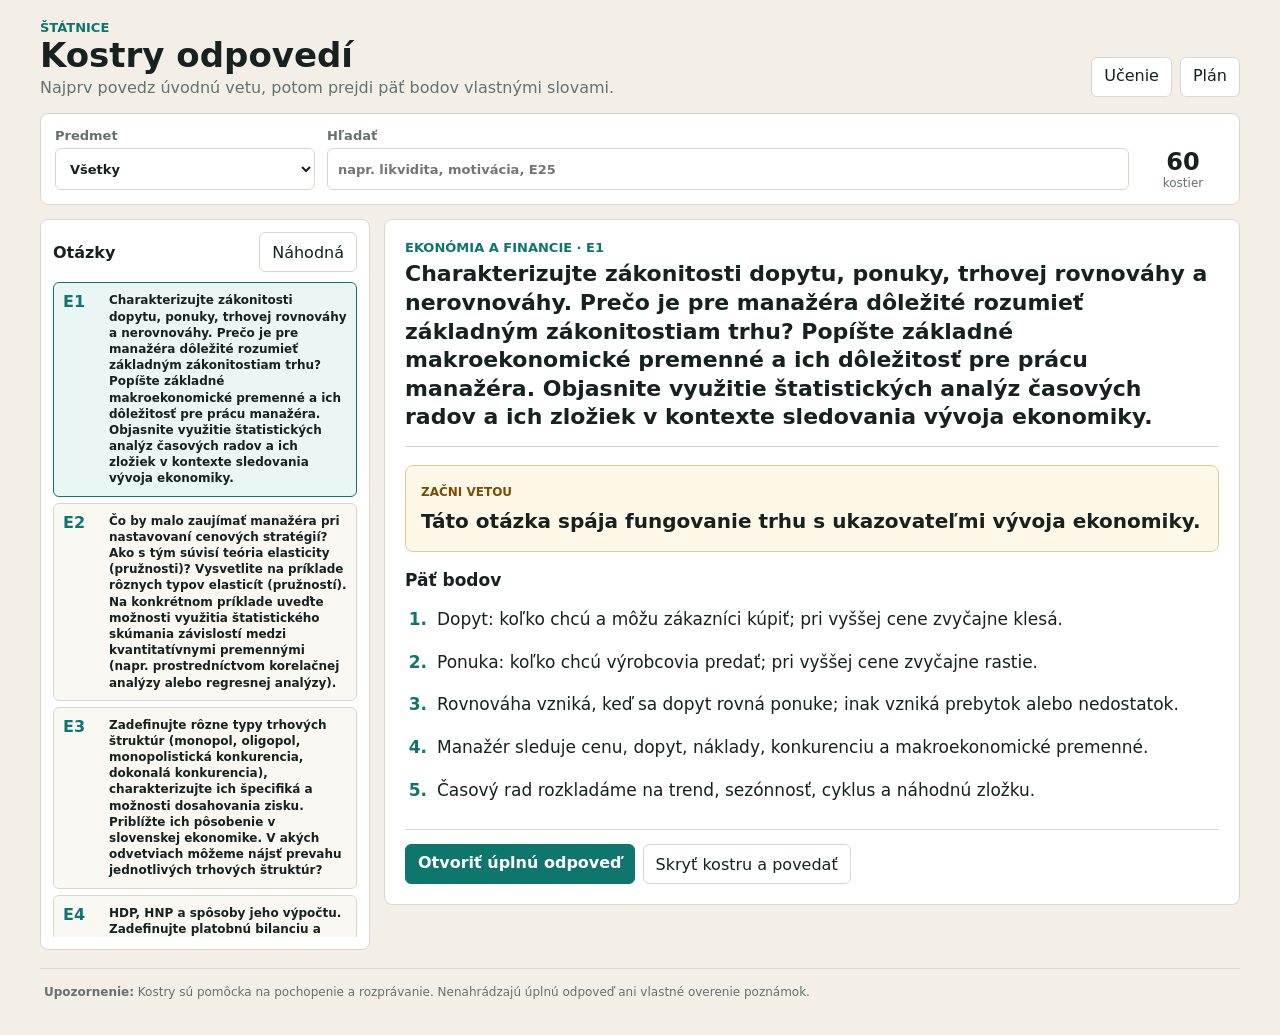
==== kostry/index.html @ cc34553a "Add files via upload" ====
<!doctype html>
<html lang="sk">
<head>
  <meta charset="utf-8">
  <meta name="viewport" content="width=device-width, initial-scale=1, viewport-fit=cover">
  <meta name="theme-color" content="#f3efe7">
  <title>Kostry odpovedí – Štátnice</title>
  <link rel="stylesheet" href="styles.css?v=1">
</head>
<body>
  <div class="shell">
    <header class="page-head">
      <div>
        <div class="kicker">Štátnice</div>
        <h1>Kostry odpovedí</h1>
        <p>Najprv povedz úvodnú vetu, potom prejdi päť bodov vlastnými slovami.</p>
      </div>
      <nav aria-label="Navigácia">
        <a class="button-link" href="../index.html">Učenie</a>
        <a class="button-link" href="../plan.html">Plán</a>
      </nav>
    </header>

    <section class="toolbar" aria-label="Filtre">
      <label>
        Predmet
        <select id="subject">
          <option value="all">Všetky</option>
          <option value="Ekonómia a financie">Ekonómia a financie</option>
          <option value="Manažment">Manažment</option>
        </select>
      </label>
      <label>
        Hľadať
        <input id="search" type="search" placeholder="napr. likvidita, motivácia, E25">
      </label>
      <div class="counter"><strong id="count">60</strong><span>kostier</span></div>
    </section>

    <main class="layout">
      <aside class="question-nav">
        <div class="nav-head">
          <strong>Otázky</strong>
          <button id="random" type="button">Náhodná</button>
        </div>
        <div id="list" class="question-list"></div>
      </aside>

      <article id="detail" class="skeleton"></article>
    </main>

    <footer>
      <p><strong>Upozornenie:</strong> Kostry sú pomôcka na pochopenie a rozprávanie. Nenahrádzajú úplnú odpoveď ani vlastné overenie poznámok.</p>
    </footer>
  </div>

  <script src="data.js?v=1"></script>
  <script src="app.js?v=1"></script>
</body>
</html>
---- kostry/styles.css ----
:root {
  --bg: #f3efe7;
  --panel: #ffffff;
  --ink: #17211f;
  --muted: #66716e;
  --line: #d9d6ce;
  --accent: #0f766e;
  --accent-dark: #0a5b55;
  --warm: #fff8e8;
}
* { box-sizing: border-box; }
html { background: var(--bg); color: var(--ink); font-family: Inter, ui-sans-serif, system-ui, -apple-system, BlinkMacSystemFont, "Segoe UI", sans-serif; }
body { margin: 0; }
button, input, select, a { font: inherit; }
button, .button-link, .primary-link {
  min-height: 40px;
  border: 1px solid var(--line);
  border-radius: 6px;
  background: #fff;
  color: var(--ink);
  padding: 8px 12px;
  cursor: pointer;
  text-decoration: none;
}
.shell { width: min(1240px, 100%); margin: 0 auto; padding: 20px; }
.page-head { display: flex; justify-content: space-between; align-items: flex-end; gap: 20px; margin-bottom: 16px; }
.page-head nav { display: flex; gap: 8px; flex-wrap: wrap; }
.kicker, .subject-line { color: var(--accent); font-size: 13px; font-weight: 900; text-transform: uppercase; }
h1 { margin: 2px 0 4px; font-size: 34px; line-height: 1.1; }
.page-head p { margin: 0; color: var(--muted); }
.toolbar {
  display: grid;
  grid-template-columns: minmax(190px, 260px) minmax(240px, 1fr) auto;
  gap: 12px;
  align-items: end;
  border: 1px solid var(--line);
  border-radius: 8px;
  background: var(--panel);
  padding: 14px;
  margin-bottom: 14px;
}
label { display: grid; gap: 5px; color: var(--muted); font-size: 13px; font-weight: 800; }
input, select { width: 100%; min-height: 42px; border: 1px solid var(--line); border-radius: 6px; background: #fff; padding: 8px 10px; color: var(--ink); }
.counter { min-width: 84px; display: grid; text-align: center; }
.counter strong { font-size: 24px; }
.counter span { color: var(--muted); font-size: 12px; }
.layout { display: grid; grid-template-columns: 330px minmax(0, 1fr); gap: 14px; align-items: start; }
.question-nav, .skeleton { border: 1px solid var(--line); border-radius: 8px; background: var(--panel); }
.question-nav { position: sticky; top: 12px; padding: 12px; }
.nav-head { display: flex; align-items: center; justify-content: space-between; gap: 10px; margin-bottom: 10px; }
.question-list { display: grid; gap: 6px; max-height: calc(100vh - 245px); overflow: auto; }
.question-item { width: 100%; display: grid; grid-template-columns: 38px 1fr; align-items: start; gap: 8px; text-align: left; padding: 9px; background: #faf8f3; }
.question-item span { color: var(--accent); font-weight: 900; }
.question-item strong { font-size: 12px; line-height: 1.35; }
.question-item.is-active { border-color: var(--accent); background: #eaf6f4; }
.skeleton { padding: 20px; scroll-margin-top: 10px; }
.skeleton header { border-bottom: 1px solid var(--line); padding-bottom: 14px; }
.skeleton h2 { margin: 5px 0 0; font-size: 22px; line-height: 1.3; }
.start { margin: 18px 0; border: 1px solid #e7c889; border-radius: 8px; background: var(--warm); padding: 15px; }
.start span { color: #7a4d00; font-size: 12px; font-weight: 900; text-transform: uppercase; }
.start p { margin: 7px 0 0; font-size: 20px; line-height: 1.45; font-weight: 800; }
.points h3 { margin: 0 0 8px; font-size: 17px; }
.points ol { margin: 0; padding-left: 28px; }
.points li { margin: 0; padding: 9px 4px; font-size: 17px; line-height: 1.45; }
.points li::marker { color: var(--accent); font-weight: 900; }
.actions { display: flex; gap: 8px; flex-wrap: wrap; margin-top: 18px; padding-top: 14px; border-top: 1px solid var(--line); }
.primary-link { border-color: var(--accent); background: var(--accent); color: white; font-weight: 900; }
.primary-link:hover { background: var(--accent-dark); }
.skeleton.is-hidden .start p, .skeleton.is-hidden .points ol { visibility: hidden; }
.skeleton.is-hidden .start p { min-height: 58px; }
.skeleton.is-hidden .points ol { min-height: 250px; }
.empty { color: var(--muted); }
footer { margin-top: 18px; border-top: 1px solid var(--line); padding: 14px 4px; color: var(--muted); font-size: 12px; line-height: 1.5; }
footer p { margin: 0; }
@media (max-width: 760px) {
  .shell { padding: 12px; }
  .page-head { display: grid; align-items: start; }
  h1 { font-size: 29px; }
  .toolbar { grid-template-columns: 1fr; }
  .counter { display: flex; gap: 6px; align-items: baseline; text-align: left; }
  .layout { grid-template-columns: 1fr; }
  .question-nav { position: static; }
  .question-list { max-height: 320px; }
  .skeleton { padding: 15px; }
  .skeleton h2 { font-size: 19px; }
  .start p { font-size: 18px; }
  .points li { font-size: 16px; }
  .actions > * { flex: 1 1 100%; text-align: center; }
}
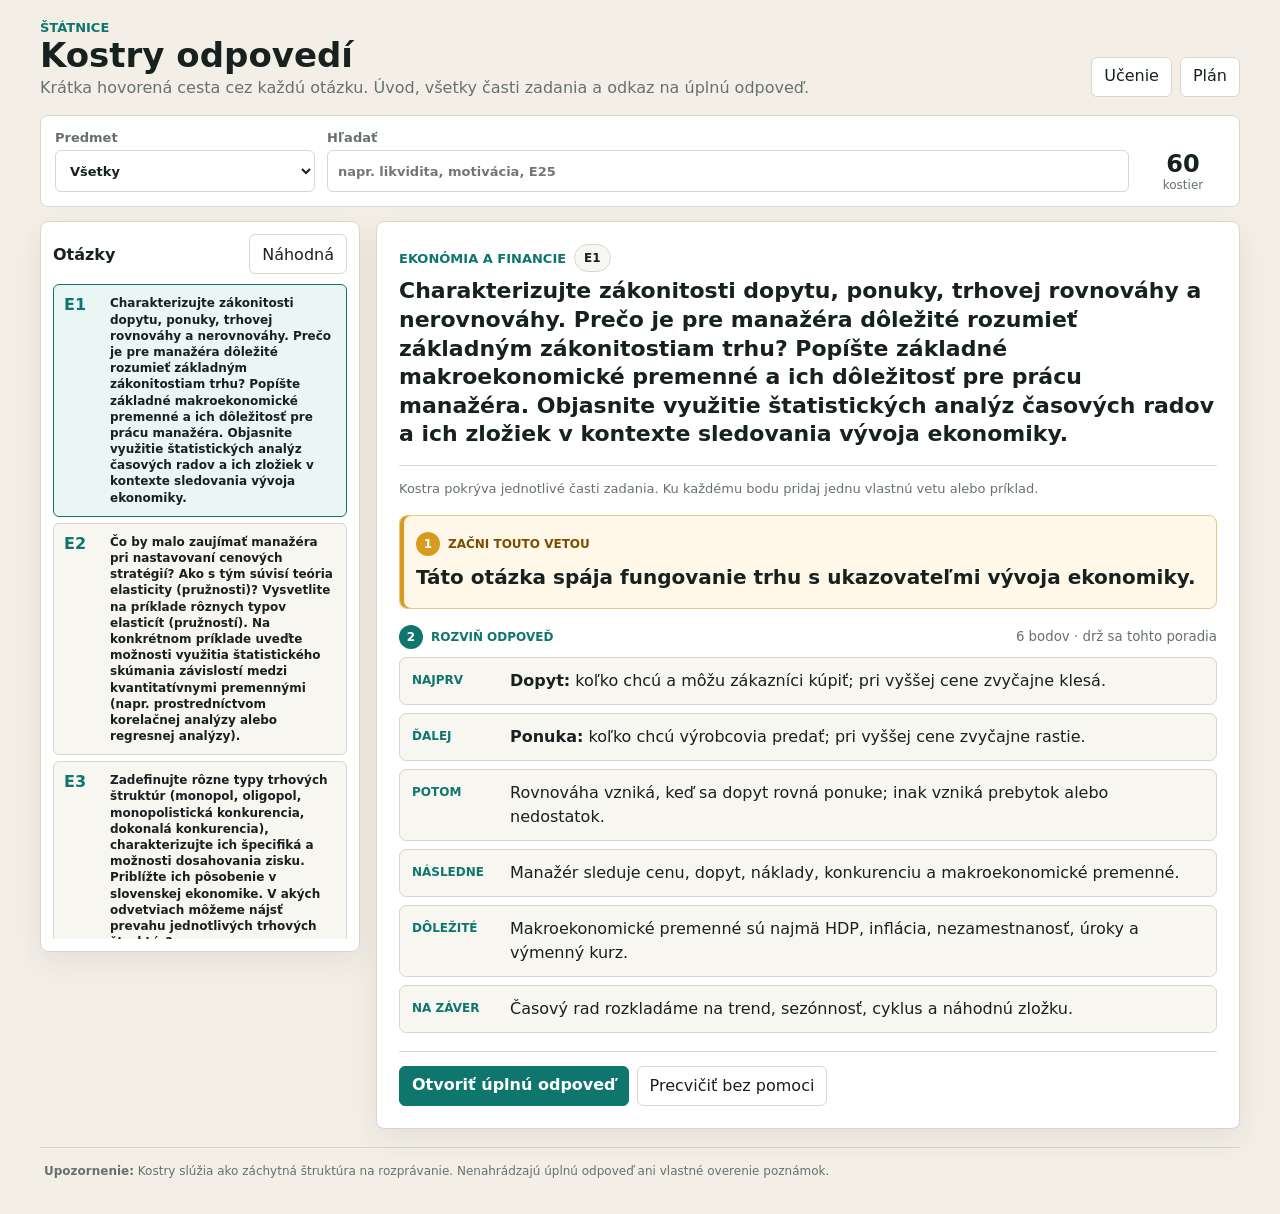
==== commit bb8d6e96: "Add files via upload" ====
--- a/kostry/index.html
+++ b/kostry/index.html
@@ -13,7 +13,7 @@
       <div>
         <div class="kicker">Štátnice</div>
         <h1>Kostry odpovedí</h1>
-        <p>Najprv povedz úvodnú vetu, potom prejdi päť bodov vlastnými slovami.</p>
+        <p>Krátka hovorená cesta cez každú otázku. Úvod, všetky časti zadania a odkaz na úplnú odpoveď.</p>
       </div>
       <nav aria-label="Navigácia">
         <a class="button-link" href="../index.html">Učenie</a>
@@ -50,7 +50,7 @@
     </main>
 
     <footer>
-      <p><strong>Upozornenie:</strong> Kostry sú pomôcka na pochopenie a rozprávanie. Nenahrádzajú úplnú odpoveď ani vlastné overenie poznámok.</p>
+      <p><strong>Upozornenie:</strong> Kostry slúžia ako záchytná štruktúra na rozprávanie. Nenahrádzajú úplnú odpoveď ani vlastné overenie poznámok.</p>
     </footer>
   </div>
 
--- a/kostry/styles.css
+++ b/kostry/styles.css
@@ -7,6 +7,8 @@
   --accent: #0f766e;
   --accent-dark: #0a5b55;
   --warm: #fff8e8;
+  --soft: #f8f6f1;
+  --shadow: 0 10px 30px rgba(44, 53, 50, .08);
 }
 * { box-sizing: border-box; }
 html { background: var(--bg); color: var(--ink); font-family: Inter, ui-sans-serif, system-ui, -apple-system, BlinkMacSystemFont, "Segoe UI", sans-serif; }
@@ -23,7 +25,7 @@
   text-decoration: none;
 }
 .shell { width: min(1240px, 100%); margin: 0 auto; padding: 20px; }
-.page-head { display: flex; justify-content: space-between; align-items: flex-end; gap: 20px; margin-bottom: 16px; }
+.page-head { display: flex; justify-content: space-between; align-items: flex-end; gap: 20px; margin-bottom: 18px; }
 .page-head nav { display: flex; gap: 8px; flex-wrap: wrap; }
 .kicker, .subject-line { color: var(--accent); font-size: 13px; font-weight: 900; text-transform: uppercase; }
 h1 { margin: 2px 0 4px; font-size: 34px; line-height: 1.1; }
@@ -44,31 +46,41 @@
 .counter { min-width: 84px; display: grid; text-align: center; }
 .counter strong { font-size: 24px; }
 .counter span { color: var(--muted); font-size: 12px; }
-.layout { display: grid; grid-template-columns: 330px minmax(0, 1fr); gap: 14px; align-items: start; }
+.layout { display: grid; grid-template-columns: 320px minmax(0, 1fr); gap: 16px; align-items: start; }
 .question-nav, .skeleton { border: 1px solid var(--line); border-radius: 8px; background: var(--panel); }
-.question-nav { position: sticky; top: 12px; padding: 12px; }
+.question-nav { position: sticky; top: 12px; padding: 12px; box-shadow: var(--shadow); }
 .nav-head { display: flex; align-items: center; justify-content: space-between; gap: 10px; margin-bottom: 10px; }
 .question-list { display: grid; gap: 6px; max-height: calc(100vh - 245px); overflow: auto; }
-.question-item { width: 100%; display: grid; grid-template-columns: 38px 1fr; align-items: start; gap: 8px; text-align: left; padding: 9px; background: #faf8f3; }
+.question-item { width: 100%; display: grid; grid-template-columns: 38px 1fr; align-items: start; gap: 8px; text-align: left; padding: 10px; background: var(--soft); }
 .question-item span { color: var(--accent); font-weight: 900; }
 .question-item strong { font-size: 12px; line-height: 1.35; }
 .question-item.is-active { border-color: var(--accent); background: #eaf6f4; }
-.skeleton { padding: 20px; scroll-margin-top: 10px; }
-.skeleton header { border-bottom: 1px solid var(--line); padding-bottom: 14px; }
+.skeleton { position: relative; overflow: hidden; padding: 22px; scroll-margin-top: 10px; box-shadow: var(--shadow); }
+.skeleton header { border-bottom: 1px solid var(--line); padding-bottom: 16px; }
+.detail-meta { display: flex; gap: 8px; align-items: center; }
+.number-pill { display: inline-flex; align-items: center; min-height: 28px; border: 1px solid var(--line); border-radius: 999px; padding: 3px 9px; background: var(--soft); font-size: 12px; font-weight: 900; }
 .skeleton h2 { margin: 5px 0 0; font-size: 22px; line-height: 1.3; }
-.start { margin: 18px 0; border: 1px solid #e7c889; border-radius: 8px; background: var(--warm); padding: 15px; }
-.start span { color: #7a4d00; font-size: 12px; font-weight: 900; text-transform: uppercase; }
+.skeleton-note { margin: 14px 0 0; color: var(--muted); font-size: 13px; line-height: 1.45; }
+.start { margin: 16px 0; border: 1px solid #e7c889; border-radius: 8px; background: var(--warm); padding: 16px; box-shadow: inset 4px 0 0 #d89b1f; }
+.start span, .section-title > span { display: flex; align-items: center; gap: 8px; color: #7a4d00; font-size: 12px; font-weight: 900; text-transform: uppercase; }
+.start span b, .section-title b { width: 24px; height: 24px; display: grid; place-items: center; border-radius: 50%; background: #d89b1f; color: #fff; }
 .start p { margin: 7px 0 0; font-size: 20px; line-height: 1.45; font-weight: 800; }
-.points h3 { margin: 0 0 8px; font-size: 17px; }
-.points ol { margin: 0; padding-left: 28px; }
-.points li { margin: 0; padding: 9px 4px; font-size: 17px; line-height: 1.45; }
-.points li::marker { color: var(--accent); font-weight: 900; }
+.section-title { display: flex; justify-content: space-between; align-items: center; gap: 10px; margin-bottom: 8px; }
+.section-title > span { color: var(--accent); }
+.section-title b { background: var(--accent); }
+.section-title small { color: var(--muted); }
+.points ol { display: grid; gap: 8px; margin: 0; padding: 0; list-style: none; }
+.points li { display: grid; grid-template-columns: 88px minmax(0, 1fr); align-items: start; gap: 10px; border: 1px solid var(--line); border-radius: 7px; background: var(--soft); padding: 11px 12px; }
+.points p { margin: 0; font-size: 16px; line-height: 1.5; }
+.transition { color: var(--accent); font-size: 12px; font-weight: 900; text-transform: uppercase; padding-top: 4px; }
 .actions { display: flex; gap: 8px; flex-wrap: wrap; margin-top: 18px; padding-top: 14px; border-top: 1px solid var(--line); }
 .primary-link { border-color: var(--accent); background: var(--accent); color: white; font-weight: 900; }
 .primary-link:hover { background: var(--accent-dark); }
-.skeleton.is-hidden .start p, .skeleton.is-hidden .points ol { visibility: hidden; }
-.skeleton.is-hidden .start p { min-height: 58px; }
-.skeleton.is-hidden .points ol { min-height: 250px; }
+.practice-cover { display: none; min-height: 360px; place-items: center; align-content: center; gap: 8px; text-align: center; padding: 30px; }
+.practice-cover strong { color: var(--accent); font-size: 32px; }
+.practice-cover p { max-width: 380px; margin: 0; color: var(--muted); font-size: 17px; line-height: 1.5; }
+.skeleton.is-hidden .skeleton-note, .skeleton.is-hidden .start, .skeleton.is-hidden .points { display: none; }
+.skeleton.is-hidden .practice-cover { display: grid; }
 .empty { color: var(--muted); }
 footer { margin-top: 18px; border-top: 1px solid var(--line); padding: 14px 4px; color: var(--muted); font-size: 12px; line-height: 1.5; }
 footer p { margin: 0; }
@@ -84,6 +96,9 @@
   .skeleton { padding: 15px; }
   .skeleton h2 { font-size: 19px; }
   .start p { font-size: 18px; }
-  .points li { font-size: 16px; }
+  .section-title { align-items: flex-start; }
+  .section-title small { display: none; }
+  .points li { grid-template-columns: 1fr; gap: 3px; }
+  .transition { padding-top: 0; }
   .actions > * { flex: 1 1 100%; text-align: center; }
 }
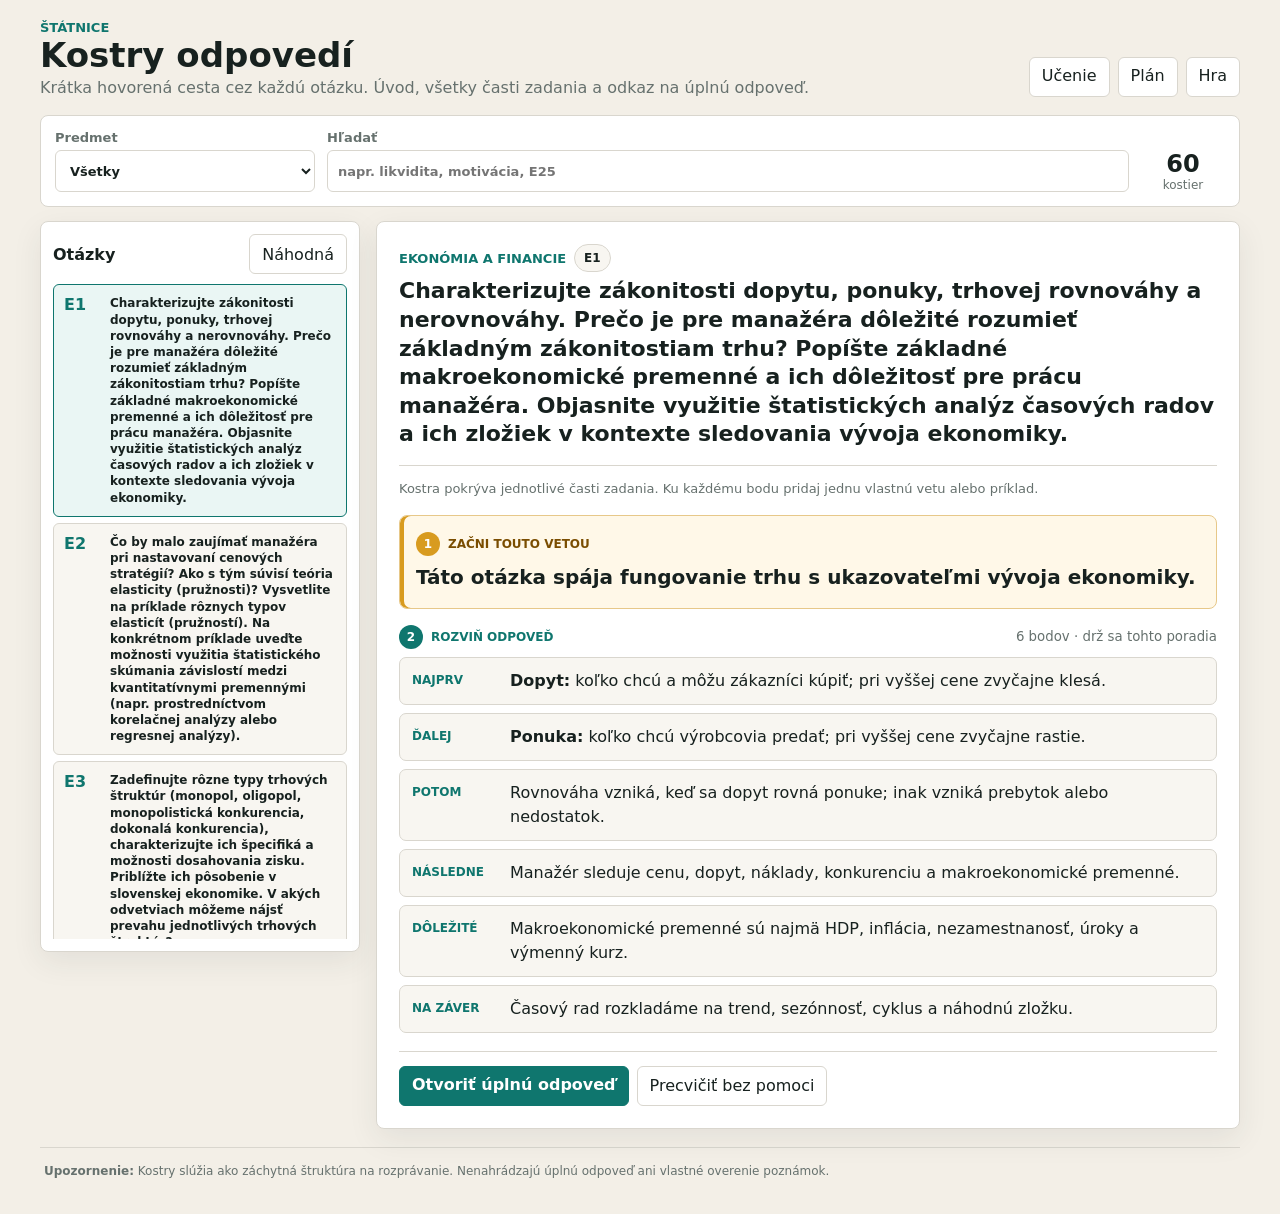
==== commit de34d792: "Add files via upload" ====
--- a/kostry/index.html
+++ b/kostry/index.html
@@ -18,6 +18,7 @@
       <nav aria-label="Navigácia">
         <a class="button-link" href="../index.html">Učenie</a>
         <a class="button-link" href="../plan.html">Plán</a>
+        <a class="button-link" href="../hra.html">Hra</a>
       </nav>
     </header>
 
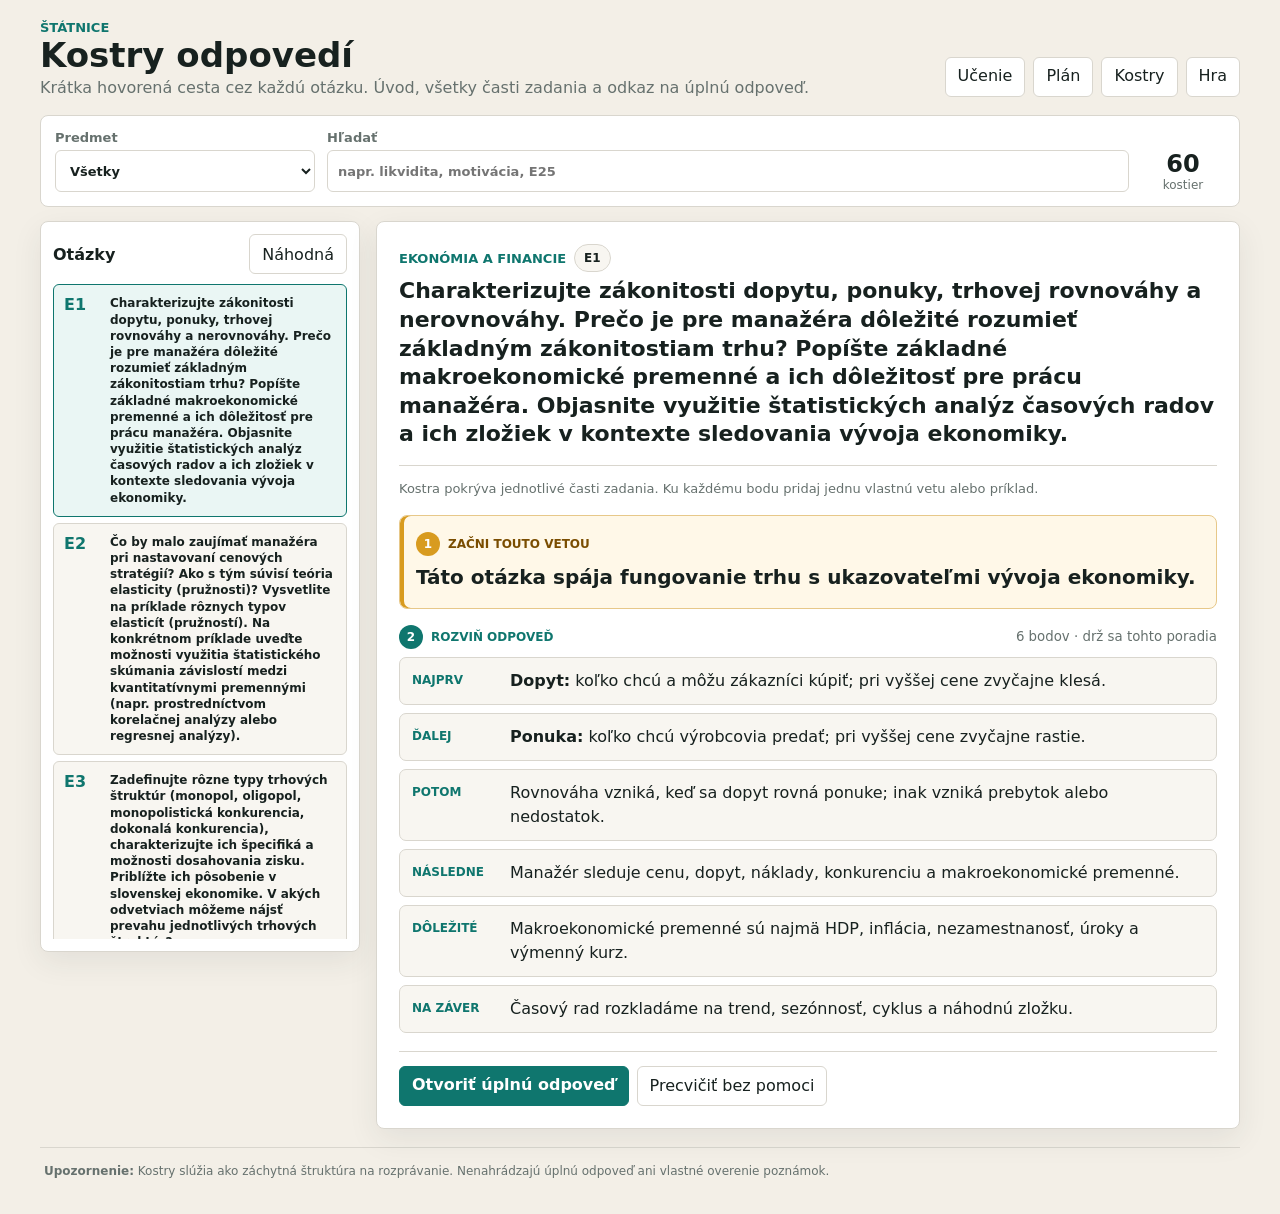
==== commit 59e40d8d: "Add files via upload" ====
--- a/kostry/index.html
+++ b/kostry/index.html
@@ -18,6 +18,7 @@
       <nav aria-label="Navigácia">
         <a class="button-link" href="../index.html">Učenie</a>
         <a class="button-link" href="../plan.html">Plán</a>
+        <a class="button-link" href="../kostry/index.html">Kostry</a>
         <a class="button-link" href="../hra.html">Hra</a>
       </nav>
     </header>
